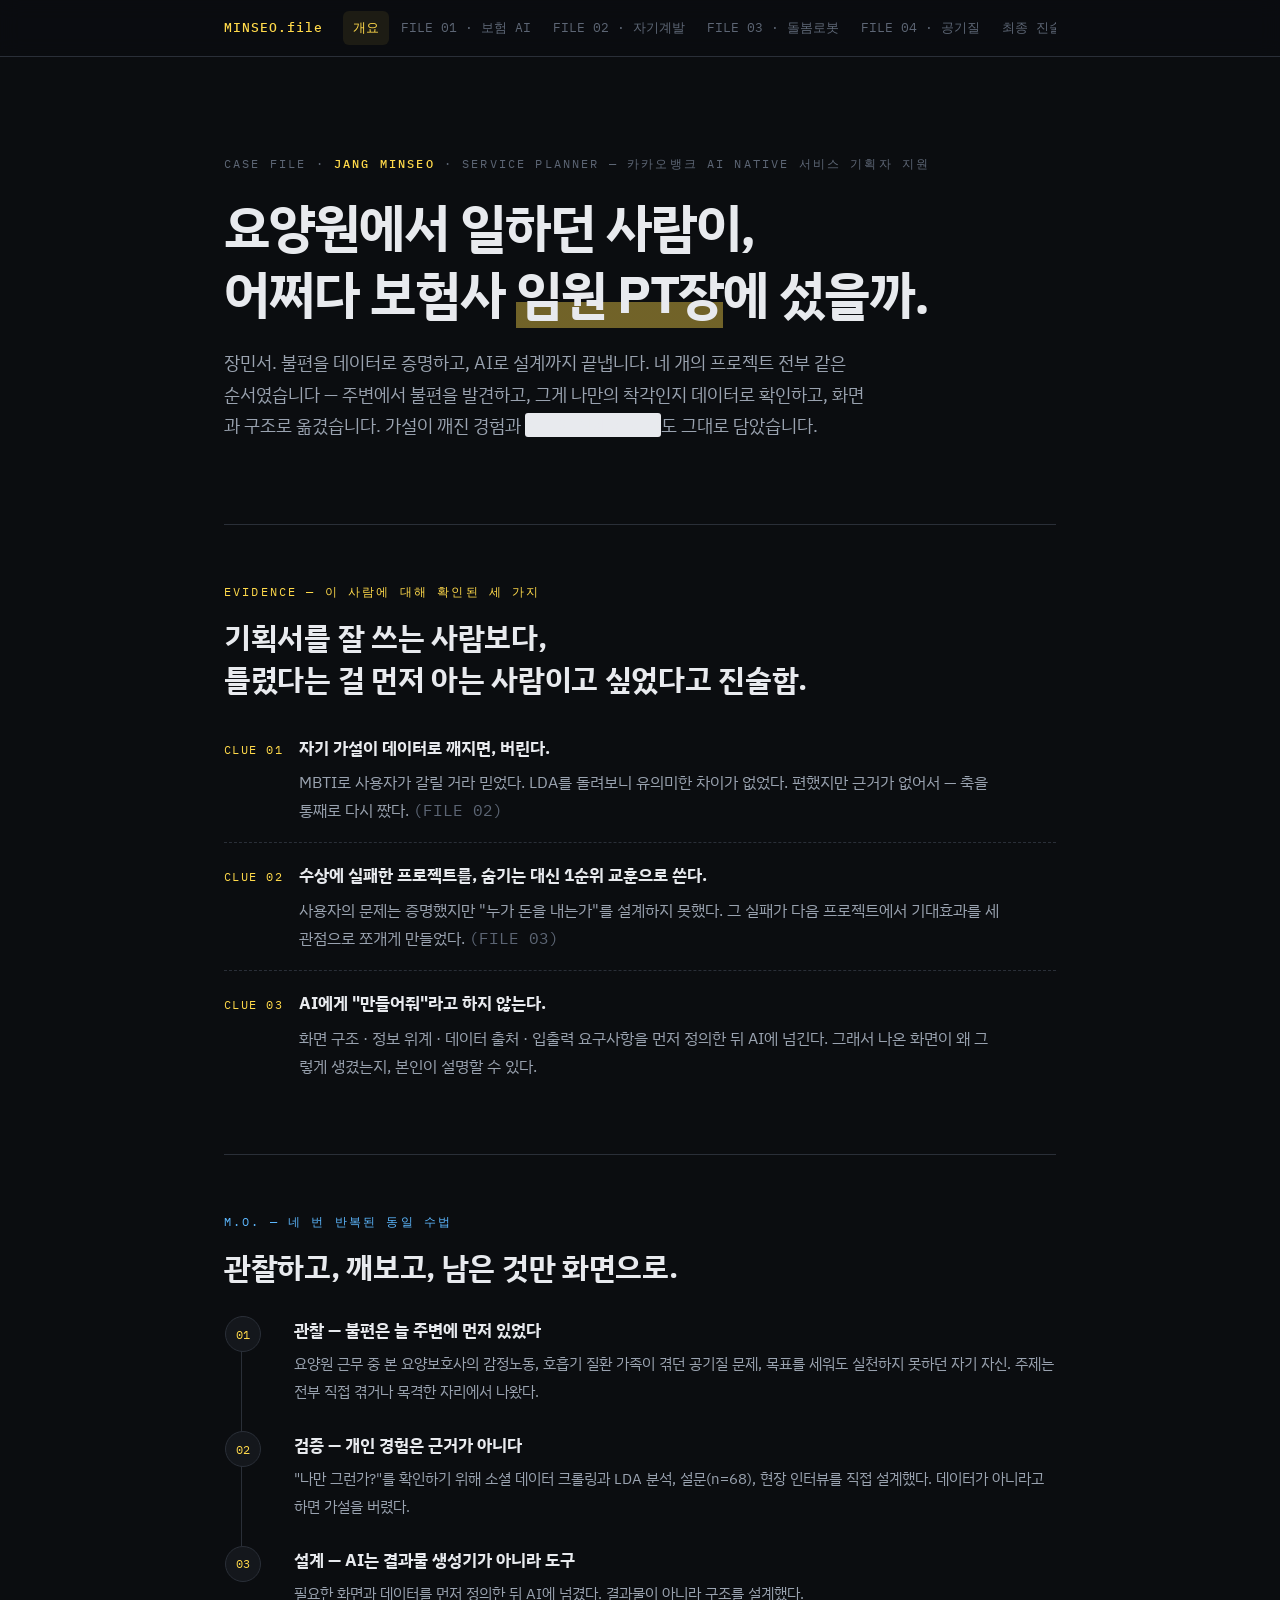
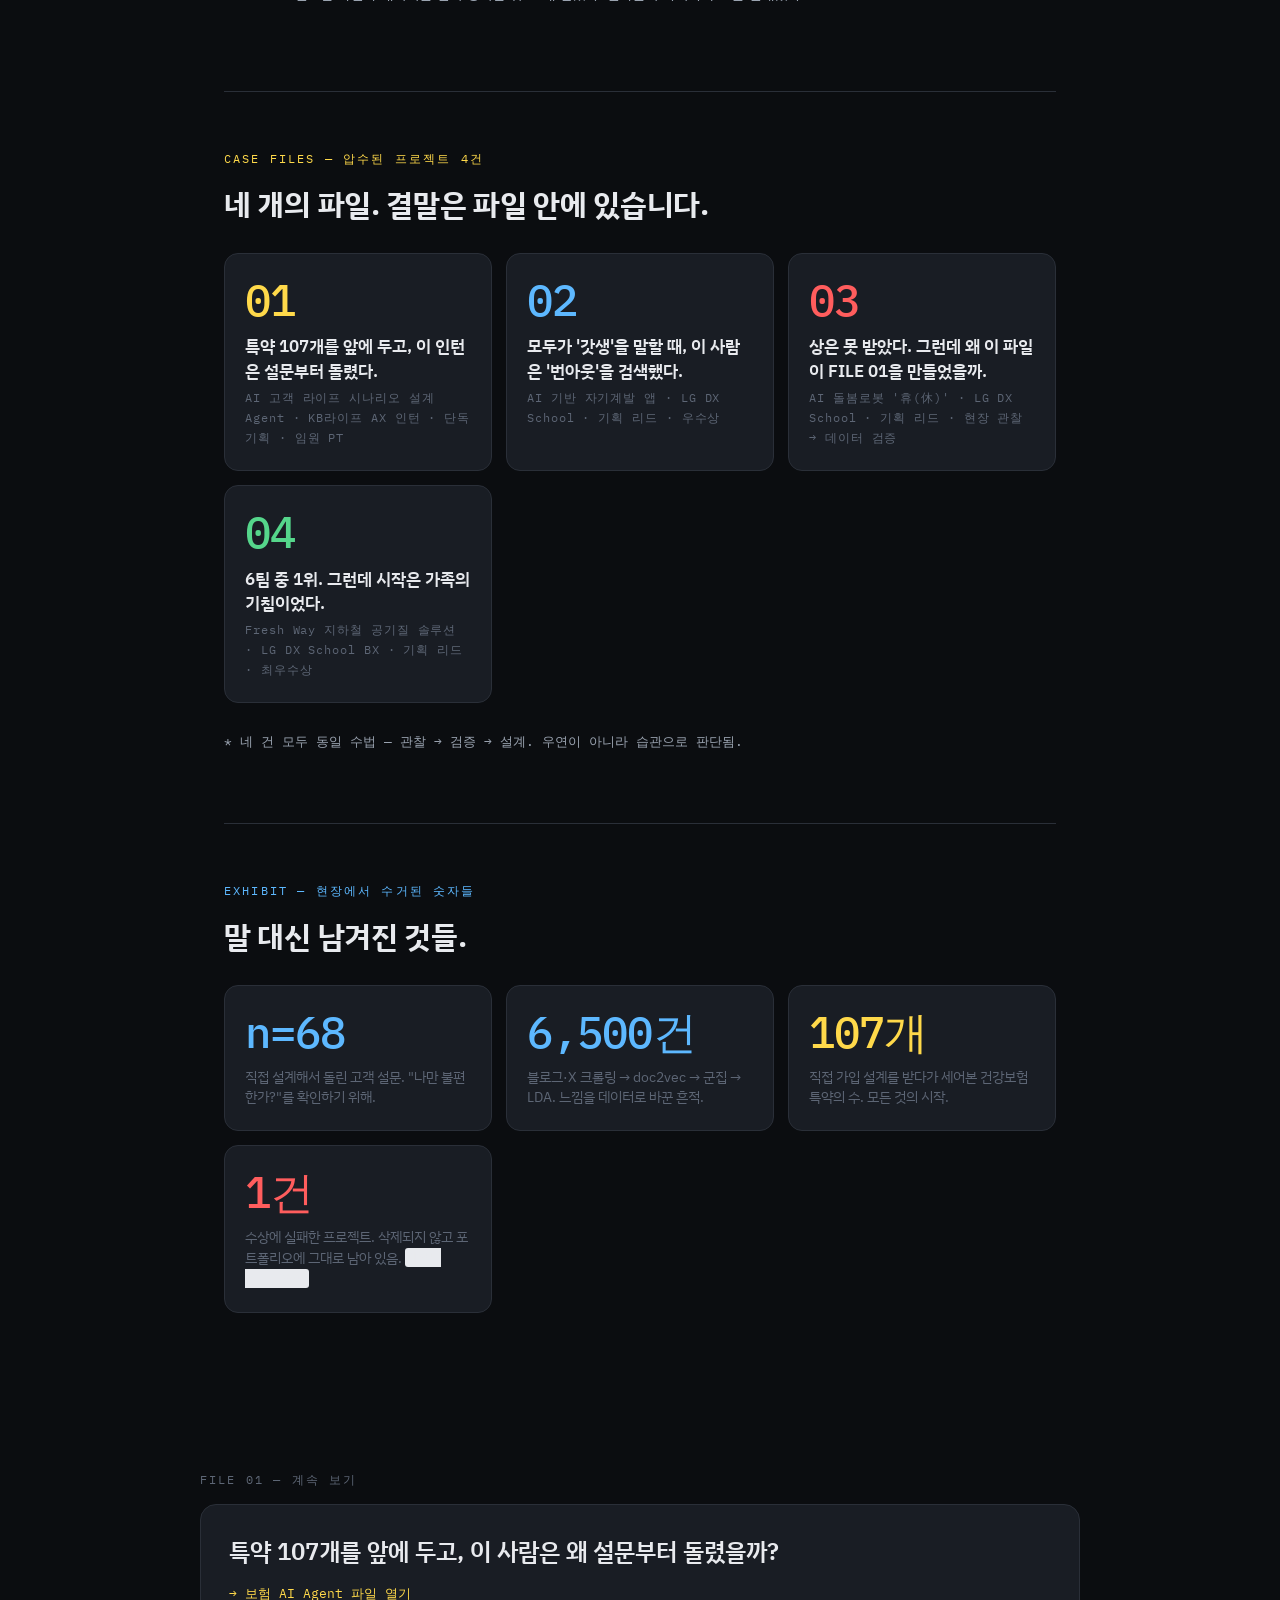
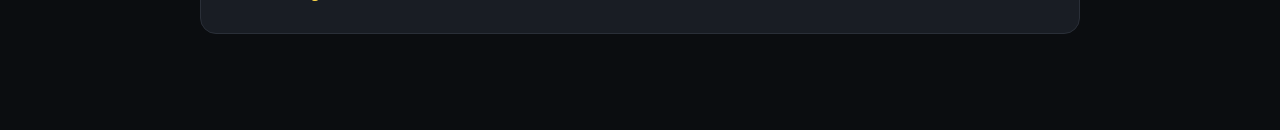
==== index.html @ 7af7e814 "Add portfolio design system and first three pages (index, project1, project2) Co-Authored-By: Claude" ====
<!DOCTYPE html>
<html lang="ko">
<head>
<meta charset="utf-8">
<meta name="viewport" content="width=device-width, initial-scale=1">
<title>MINSEO.file — 개요</title>
<link rel="stylesheet" href="assets/style.css">
<style>
  /* 페이지 고유 연출: 파일 카드 링크화 */
  a.card { display: block; text-decoration: none; color: inherit; transition: border-color .2s, transform .2s; }
  a.card:hover { border-color: var(--accent); transform: translateY(-2px); }
  a.card .title { color: var(--ink); font-weight: 600; font-size: 16.5px; margin-top: 10px; line-height: 1.5; }
  a.card .meta { font-family: var(--font-mono); font-size: 11.5px; letter-spacing: .08em; color: var(--ink-faint); margin-top: 4px; }
  .clue { display: flex; gap: 16px; align-items: baseline; padding: 18px 0; border-bottom: 1px dashed var(--line); }
  .clue:last-child { border-bottom: none; }
  .clue .no { font-family: var(--font-mono); font-size: 12px; color: var(--accent); white-space: nowrap; letter-spacing: .12em; }
  .clue div p { margin: 6px 0 0; }
  .clue div b { color: var(--ink); font-size: 16.5px; }
</style>
</head>
<body>

<header class="casebar"><div class="wrap">
  <a class="who" href="index.html">MINSEO.file</a>
  <nav>
    <a class="now" href="index.html">개요</a>
    <a href="project1.html">FILE 01 · 보험 AI</a>
    <a href="project2.html">FILE 02 · 자기계발</a>
    <a href="project3.html">FILE 03 · 돌봄로봇</a>
    <a href="project4.html">FILE 04 · 공기질</a>
    <a href="closing.html">최종 진술</a>
  </nav>
</div></header>

<main class="wrap">

  <!-- 떡밥 존 -->
  <section class="tease">
    <div class="file-tag">CASE FILE · <b>JANG MINSEO</b> · SERVICE PLANNER — 카카오뱅크 AI NATIVE 서비스 기획자 지원</div>
    <h1>요양원에서 일하던 사람이,<br>어쩌다 보험사 <span class="mark">임원 PT장</span>에 섰을까.</h1>
    <p class="sub">
      장민서. 불편을 데이터로 증명하고, AI로 설계까지 끝냅니다.
      네 개의 프로젝트 전부 같은 순서였습니다 — 주변에서 불편을 발견하고,
      그게 나만의 착각인지 데이터로 확인하고, 화면과 구조로 옮겼습니다.
      가설이 깨진 경험과 <span class="redact">설득에 실패한 경험</span>도 그대로 담았습니다.
    </p>
  </section>

  <!-- 단서 3가지 -->
  <section class="sec">
    <div class="k acc">EVIDENCE — 이 사람에 대해 확인된 세 가지</div>
    <h2>기획서를 잘 쓰는 사람보다,<br>틀렸다는 걸 먼저 아는 사람이고 싶었다고 진술함.</h2>

    <div class="clue">
      <span class="no">CLUE 01</span>
      <div>
        <b>자기 가설이 데이터로 깨지면, 버린다.</b>
        <p>MBTI로 사용자가 갈릴 거라 믿었다. LDA를 돌려보니 유의미한 차이가 없었다.
        편했지만 근거가 없어서 — 축을 통째로 다시 짰다. <span class="mono dim">(FILE 02)</span></p>
      </div>
    </div>

    <div class="clue">
      <span class="no">CLUE 02</span>
      <div>
        <b>수상에 실패한 프로젝트를, 숨기는 대신 1순위 교훈으로 쓴다.</b>
        <p>사용자의 문제는 증명했지만 "누가 돈을 내는가"를 설계하지 못했다.
        그 실패가 다음 프로젝트에서 기대효과를 세 관점으로 쪼개게 만들었다. <span class="mono dim">(FILE 03)</span></p>
      </div>
    </div>

    <div class="clue">
      <span class="no">CLUE 03</span>
      <div>
        <b>AI에게 "만들어줘"라고 하지 않는다.</b>
        <p>화면 구조 · 정보 위계 · 데이터 출처 · 입출력 요구사항을 먼저 정의한 뒤 AI에 넘긴다.
        그래서 나온 화면이 왜 그렇게 생겼는지, 본인이 설명할 수 있다.</p>
      </div>
    </div>
  </section>

  <!-- 일하는 방식 -->
  <section class="sec">
    <div class="k">M.O. — 네 번 반복된 동일 수법</div>
    <h2>관찰하고, 깨보고, 남은 것만 화면으로.</h2>
    <ol class="steps">
      <li>
        <b>관찰 — 불편은 늘 주변에 먼저 있었다</b>
        <span>요양원 근무 중 본 요양보호사의 감정노동, 호흡기 질환 가족이 겪던 공기질 문제,
        목표를 세워도 실천하지 못하던 자기 자신. 주제는 전부 직접 겪거나 목격한 자리에서 나왔다.</span>
      </li>
      <li>
        <b>검증 — 개인 경험은 근거가 아니다</b>
        <span>"나만 그런가?"를 확인하기 위해 소셜 데이터 크롤링과 LDA 분석, 설문(n=68),
        현장 인터뷰를 직접 설계했다. 데이터가 아니라고 하면 가설을 버렸다.</span>
      </li>
      <li>
        <b>설계 — AI는 결과물 생성기가 아니라 도구</b>
        <span>필요한 화면과 데이터를 먼저 정의한 뒤 AI에 넘겼다.
        결과물이 아니라 구조를 설계했다.</span>
      </li>
    </ol>
  </section>

  <!-- 4개 파일 티저 -->
  <section class="sec">
    <div class="k acc">CASE FILES — 압수된 프로젝트 4건</div>
    <h2>네 개의 파일. 결말은 파일 안에 있습니다.</h2>
    <div class="cards">
      <a class="card" href="project1.html">
        <div class="big acc">01</div>
        <div class="title">특약 107개를 앞에 두고, 이 인턴은 설문부터 돌렸다.</div>
        <div class="meta">AI 고객 라이프 시나리오 설계 Agent · KB라이프 AX 인턴 · 단독 기획 · 임원 PT</div>
      </a>
      <a class="card" href="project2.html">
        <div class="big cool">02</div>
        <div class="title">모두가 '갓생'을 말할 때, 이 사람은 '번아웃'을 검색했다.</div>
        <div class="meta">AI 기반 자기계발 앱 · LG DX School · 기획 리드 · 우수상</div>
      </a>
      <a class="card" href="project3.html">
        <div class="big hot">03</div>
        <div class="title">상은 못 받았다. 그런데 왜 이 파일이 FILE 01을 만들었을까.</div>
        <div class="meta">AI 돌봄로봇 '휴(休)' · LG DX School · 기획 리드 · 현장 관찰 → 데이터 검증</div>
      </a>
      <a class="card" href="project4.html">
        <div class="big ok">04</div>
        <div class="title">6팀 중 1위. 그런데 시작은 가족의 기침이었다.</div>
        <div class="meta">Fresh Way 지하철 공기질 솔루션 · LG DX School BX · 기획 리드 · 최우수상</div>
      </a>
    </div>
    <p class="dim mono" style="font-size:13px;">* 네 건 모두 동일 수법 — 관찰 → 검증 → 설계. 우연이 아니라 습관으로 판단됨.</p>
  </section>

  <!-- 숫자 증거 -->
  <section class="sec">
    <div class="k">EXHIBIT — 현장에서 수거된 숫자들</div>
    <h2>말 대신 남겨진 것들.</h2>
    <div class="cards">
      <div class="card">
        <div class="big cool">n=68</div>
        <div class="cap">직접 설계해서 돌린 고객 설문. "나만 불편한가?"를 확인하기 위해.</div>
      </div>
      <div class="card">
        <div class="big cool">6,500건</div>
        <div class="cap">블로그·X 크롤링 → doc2vec → 군집 → LDA. 느낌을 데이터로 바꾼 흔적.</div>
      </div>
      <div class="card">
        <div class="big acc">107개</div>
        <div class="cap">직접 가입 설계를 받다가 세어본 건강보험 특약의 수. 모든 것의 시작.</div>
      </div>
      <div class="card">
        <div class="big hot">1건</div>
        <div class="cap">수상에 실패한 프로젝트. 삭제되지 않고 포트폴리오에 그대로 남아 있음. <span class="redact">이유는 FILE 03에.</span></div>
      </div>
    </div>
  </section>

</main>

<section class="nextbait wrap">
  <div class="k">FILE 01 — 계속 보기</div>
  <a href="project1.html"><div class="q">특약 107개를 앞에 두고, 이 사람은 왜 설문부터 돌렸을까?</div><div class="go">→ 보험 AI Agent 파일 열기</div></a>
</section>

</body>
</html>
---- assets/style.css ----
/* ============================================================
   MINSEO JANG — "누구지 이 사람?" Portfolio Design System
   Concept: Data-Noir Teaser. 어두운 배경 위에 증거(데이터)가
   스포트라이트처럼 떠오르는 구성. 모든 페이지가 '떡밥 → 증거 → 반전'
   리듬을 갖는다.
   ============================================================ */

@import url('https://fonts.googleapis.com/css2?family=IBM+Plex+Sans+KR:wght@300;400;500;600;700&family=IBM+Plex+Mono:wght@400;500&display=swap');

:root {
  --bg: #0b0d10;
  --bg-raise: #14171c;
  --bg-card: #191d24;
  --line: #2a2f38;
  --ink: #e8eaee;
  --ink-dim: #9aa3b0;
  --ink-faint: #5d6675;
  --accent: #ffd94a;        /* 형광펜 노랑 — 단서 표시용 */
  --accent-ink: #131313;
  --hot: #ff5d5d;           /* 실패/기각/반전 */
  --cool: #5db8ff;          /* 데이터/검증 */
  --ok: #55d68b;            /* 결과/성공 */
  --font-sans: 'IBM Plex Sans KR', 'Pretendard', -apple-system, sans-serif;
  --font-mono: 'IBM Plex Mono', ui-monospace, monospace;
  --maxw: 880px;
}

* { box-sizing: border-box; }
html { scroll-behavior: smooth; }
body {
  background: var(--bg);
  color: var(--ink);
  font-family: var(--font-sans);
  font-size: 16px;
  line-height: 1.75;
  margin: 0;
  -webkit-font-smoothing: antialiased;
}
::selection { background: var(--accent); color: var(--accent-ink); }

.wrap { max-width: var(--maxw); margin: 0 auto; padding: 0 24px; }

/* ---------- 상단 수사파일 네비게이션 ---------- */
.casebar {
  position: sticky; top: 0; z-index: 50;
  background: rgba(11,13,16,.88); backdrop-filter: blur(10px);
  border-bottom: 1px solid var(--line);
}
.casebar .wrap {
  display: flex; align-items: center; gap: 20px;
  height: 56px; font-family: var(--font-mono); font-size: 12.5px;
}
.casebar .who {
  color: var(--accent); font-weight: 500; letter-spacing: .08em;
  text-decoration: none; white-space: nowrap;
}
.casebar nav { display: flex; gap: 2px; overflow-x: auto; scrollbar-width: none; }
.casebar nav::-webkit-scrollbar { display: none; }
.casebar nav a {
  color: var(--ink-faint); text-decoration: none; padding: 6px 10px;
  border-radius: 6px; white-space: nowrap; transition: color .15s;
}
.casebar nav a:hover { color: var(--ink); }
.casebar nav a.now { color: var(--accent); background: rgba(255,217,74,.08); }

/* ---------- 페이지 히어로: 떡밥 존 ---------- */
.tease {
  padding: 96px 0 64px;
  border-bottom: 1px solid var(--line);
  position: relative;
}
.tease .file-tag {
  font-family: var(--font-mono); font-size: 12px; letter-spacing: .18em;
  color: var(--ink-faint); text-transform: uppercase; margin-bottom: 20px;
}
.tease .file-tag b { color: var(--accent); font-weight: 500; }
.tease h1 {
  font-size: clamp(30px, 5.4vw, 52px); line-height: 1.28;
  font-weight: 700; letter-spacing: -0.02em; margin: 0 0 20px;
}
.tease h1 .mark { background: linear-gradient(transparent 62%, rgba(255,217,74,.42) 62%); }
.tease .sub { color: var(--ink-dim); font-size: 18px; max-width: 640px; }

/* ---------- 본문 섹션 ---------- */
.sec { padding: 56px 0; border-bottom: 1px solid var(--line); }
.sec:last-of-type { border-bottom: none; }
.k {
  font-family: var(--font-mono); font-size: 12px; letter-spacing: .18em;
  color: var(--cool); text-transform: uppercase; margin-bottom: 14px;
}
.k.hot { color: var(--hot); } .k.ok { color: var(--ok); } .k.acc { color: var(--accent); }
.sec h2 { font-size: clamp(22px, 3.4vw, 30px); line-height: 1.4; margin: 0 0 16px; letter-spacing: -0.01em; }
.sec p { color: var(--ink-dim); max-width: 700px; }
.sec p strong, .sec li strong { color: var(--ink); font-weight: 600; }

/* ---------- 증거 카드 ---------- */
.cards { display: grid; grid-template-columns: repeat(auto-fit, minmax(230px, 1fr)); gap: 14px; margin: 28px 0; }
.card {
  background: var(--bg-card); border: 1px solid var(--line);
  border-radius: 14px; padding: 22px 20px;
}
.card .big {
  font-family: var(--font-mono); font-size: clamp(30px, 4.5vw, 44px);
  font-weight: 500; color: var(--ink); line-height: 1.1; letter-spacing: -0.02em;
}
.card .big.acc { color: var(--accent); } .card .big.hot { color: var(--hot); }
.card .big.cool { color: var(--cool); } .card .big.ok { color: var(--ok); }
.card .cap { color: var(--ink-faint); font-size: 13.5px; margin-top: 10px; line-height: 1.55; }

/* ---------- 인용: 결정적 한 줄 ---------- */
.voice {
  border-left: 3px solid var(--accent);
  background: linear-gradient(90deg, rgba(255,217,74,.05), transparent 70%);
  padding: 20px 24px; margin: 28px 0; border-radius: 0 12px 12px 0;
}
.voice q { font-size: 17.5px; color: var(--ink); quotes: '“' '”'; line-height: 1.7; }
.voice .src { display: block; margin-top: 12px; font-family: var(--font-mono); font-size: 12px; color: var(--ink-faint); }
.voice.hot { border-color: var(--hot); background: linear-gradient(90deg, rgba(255,93,93,.06), transparent 70%); }

/* ---------- 프로세스 타임라인 ---------- */
.steps { list-style: none; margin: 28px 0; padding: 0; counter-reset: s; }
.steps li {
  counter-increment: s; position: relative;
  padding: 0 0 26px 52px; border-left: 1px solid var(--line); margin-left: 17px;
}
.steps li:last-child { border-left-color: transparent; padding-bottom: 0; }
.steps li::before {
  content: counter(s, decimal-leading-zero);
  position: absolute; left: -17px; top: 0;
  width: 34px; height: 34px; border-radius: 50%;
  background: var(--bg-raise); border: 1px solid var(--line);
  color: var(--accent); font-family: var(--font-mono); font-size: 12px;
  display: flex; align-items: center; justify-content: center;
}
.steps li b { display: block; color: var(--ink); font-size: 16.5px; margin-bottom: 4px; }
.steps li span { color: var(--ink-dim); font-size: 14.5px; }

/* ---------- 반전/고백 블록 ---------- */
.twist {
  background: var(--bg-raise); border: 1px solid var(--line);
  border-radius: 16px; padding: 30px 28px; margin: 32px 0;
  position: relative; overflow: hidden;
}
.twist::before {
  content: ''; position: absolute; inset: 0 auto 0 0; width: 4px;
  background: var(--hot);
}
.twist .k { margin-bottom: 10px; }
.twist h3 { margin: 0 0 10px; font-size: 20px; }
.twist p { margin: 0; }

/* ---------- 표 ---------- */
.tbl-scroll { overflow-x: auto; margin: 28px 0; }
table { border-collapse: collapse; width: 100%; font-size: 14px; min-width: 560px; }
th { font-family: var(--font-mono); font-size: 11.5px; letter-spacing: .1em; text-transform: uppercase; color: var(--ink-faint); text-align: left; padding: 10px 14px; border-bottom: 1px solid var(--line); }
td { padding: 12px 14px; border-bottom: 1px solid var(--line); color: var(--ink-dim); vertical-align: top; }
td:first-child { color: var(--ink); font-weight: 500; }

/* ---------- 다음 화 예고 푸터 ---------- */
.nextbait {
  padding: 72px 0 96px; text-align: left;
}
.nextbait .k { color: var(--ink-faint); }
.nextbait a {
  display: block; text-decoration: none; color: var(--ink);
  background: var(--bg-card); border: 1px solid var(--line); border-radius: 16px;
  padding: 28px; transition: border-color .2s, transform .2s;
}
.nextbait a:hover { border-color: var(--accent); transform: translateY(-2px); }
.nextbait .q { font-size: clamp(19px, 3vw, 24px); font-weight: 600; line-height: 1.5; }
.nextbait .go { font-family: var(--font-mono); font-size: 13px; color: var(--accent); margin-top: 14px; }

/* ---------- 유틸 ---------- */
.mono { font-family: var(--font-mono); }
.dim { color: var(--ink-faint); }
.redact {
  background: var(--ink); color: var(--ink); border-radius: 3px;
  transition: background .3s, color .3s; cursor: pointer;
}
.redact:hover { background: rgba(255,217,74,.25); color: var(--ink); }

@media (max-width: 640px) {
  .tease { padding: 64px 0 44px; }
  .sec { padding: 44px 0; }
}
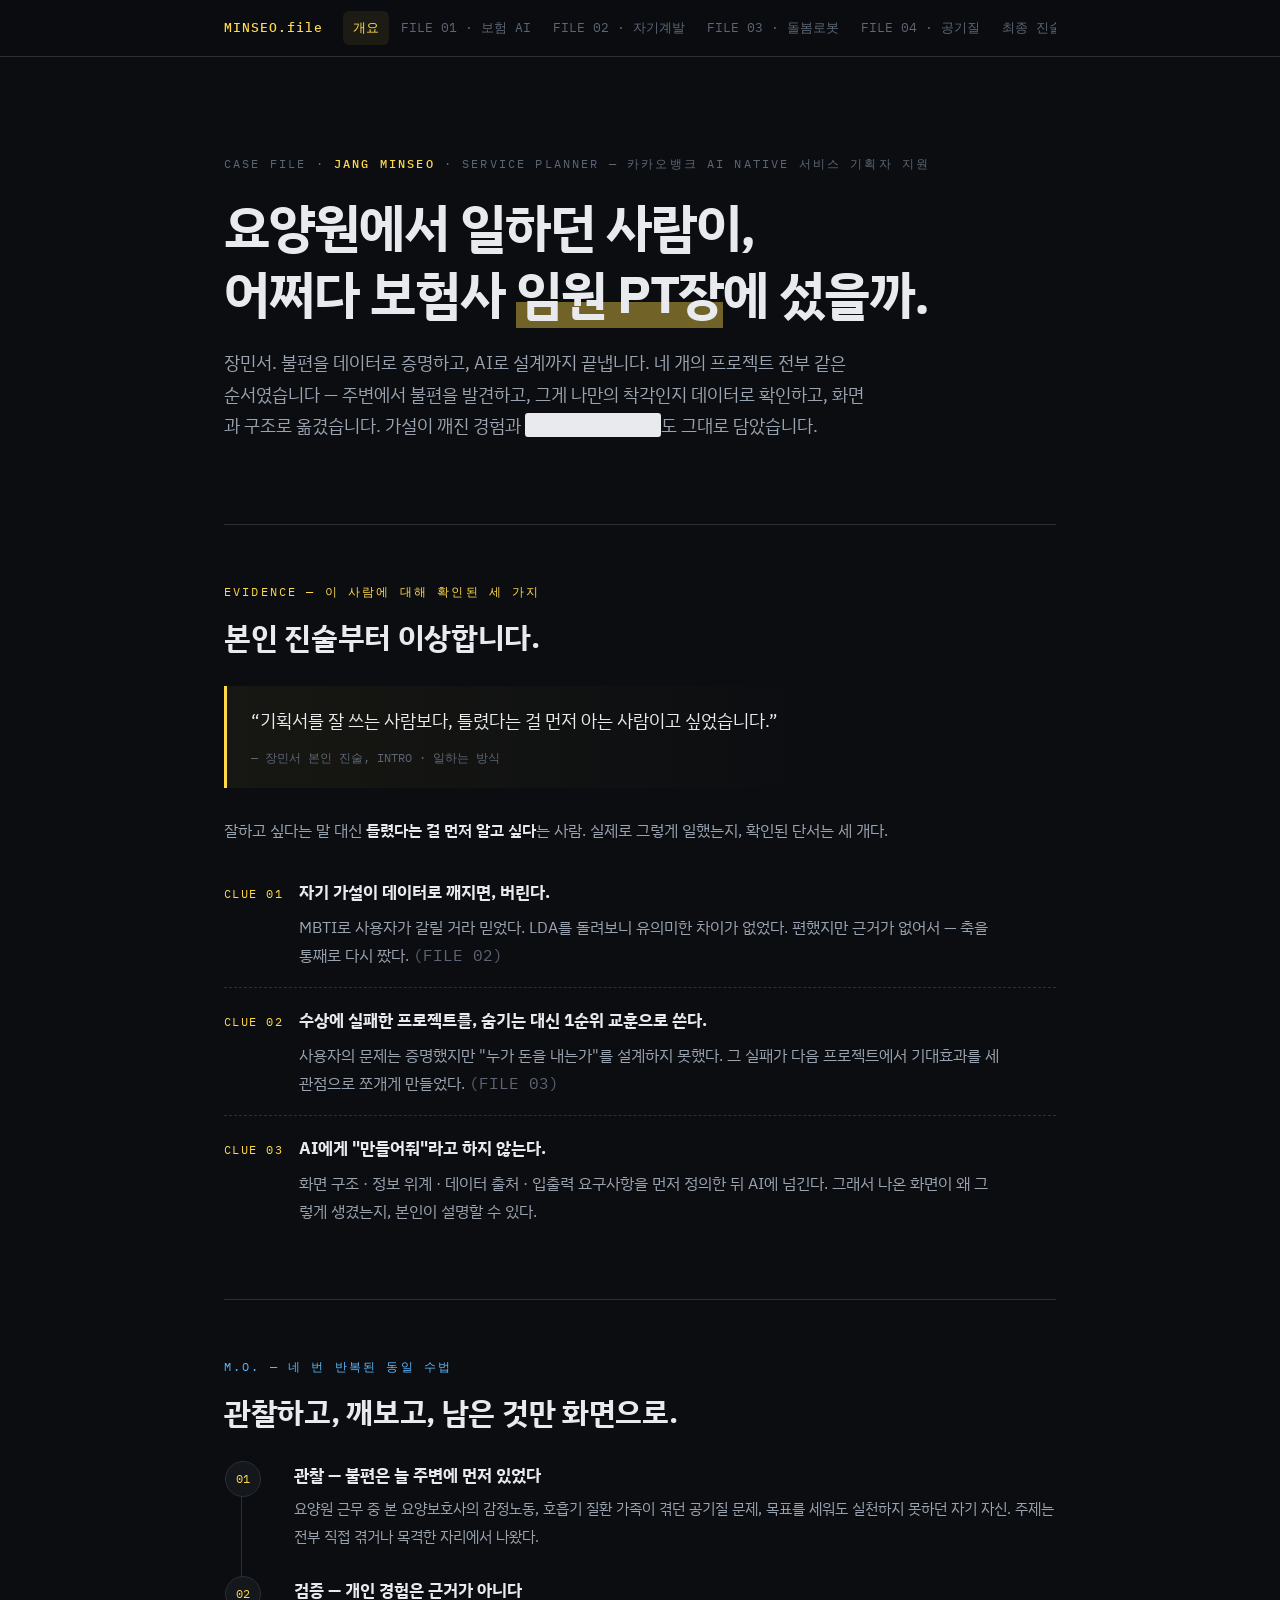
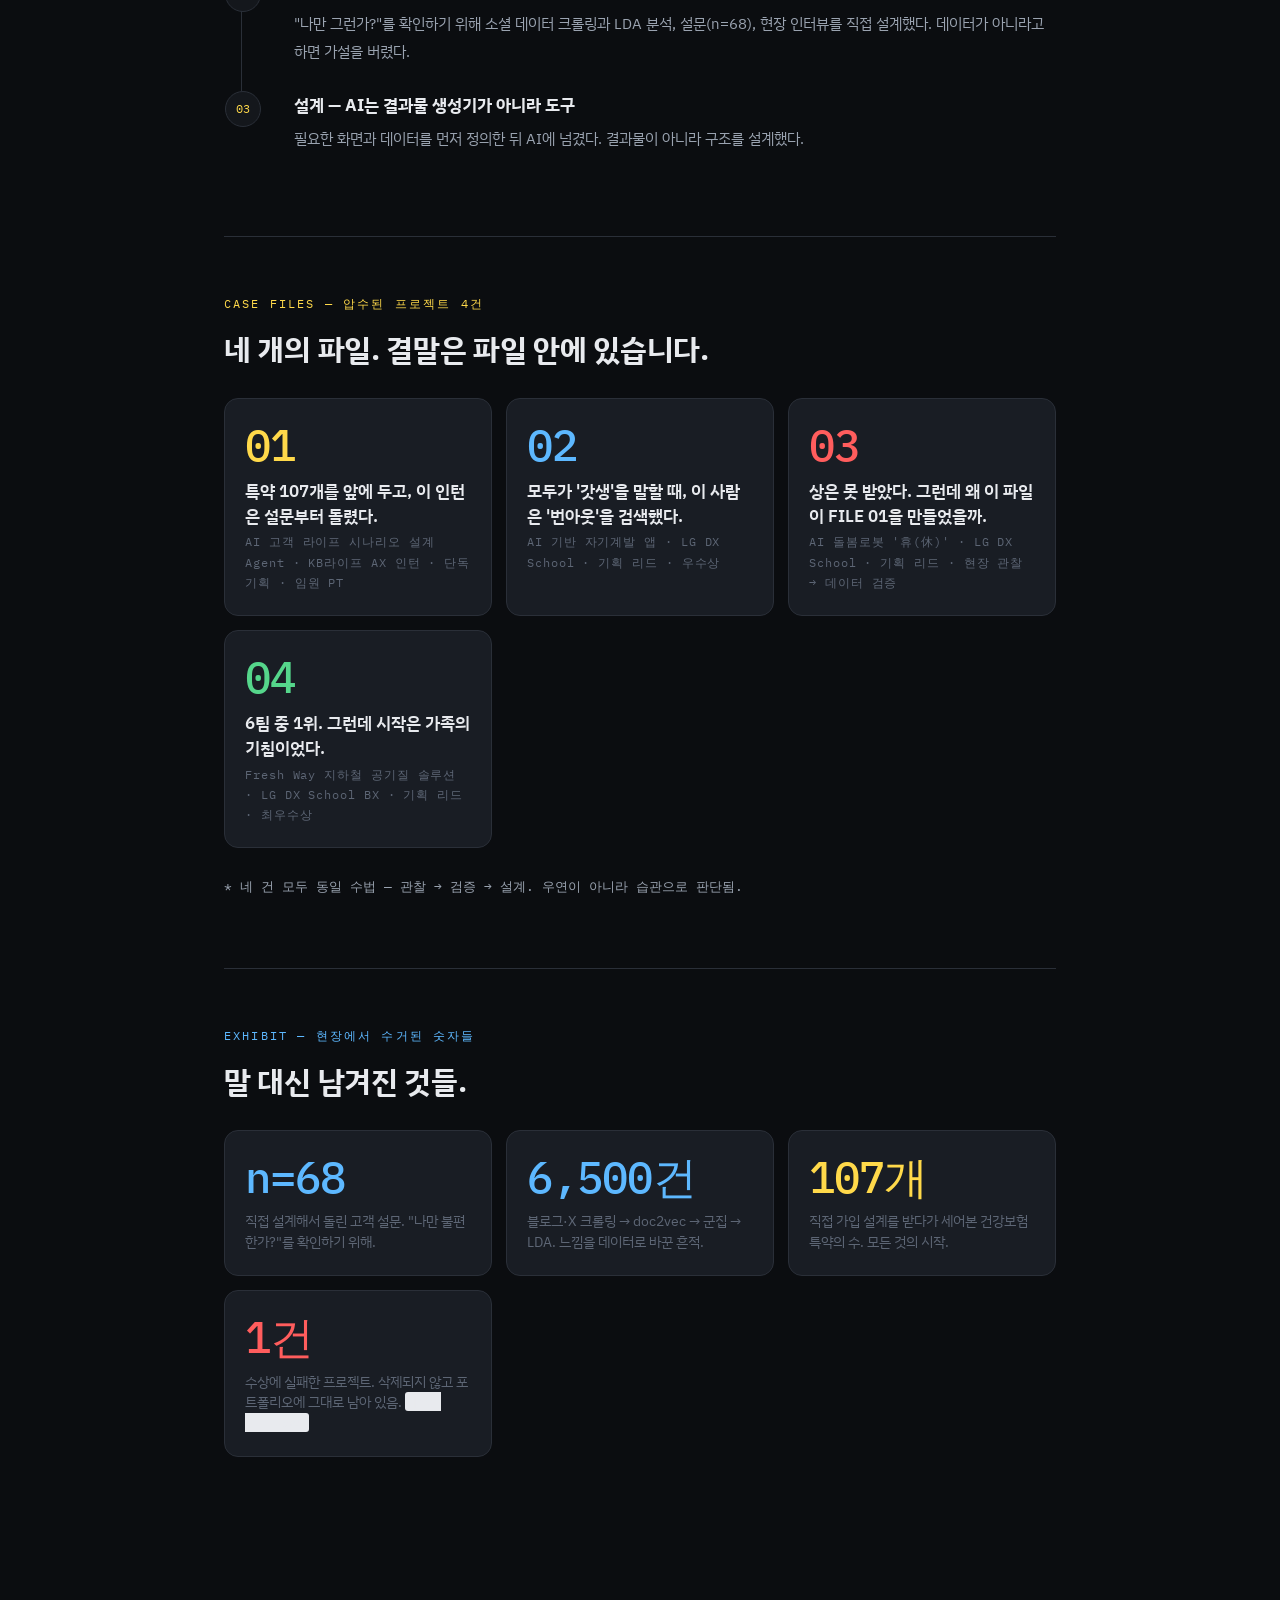
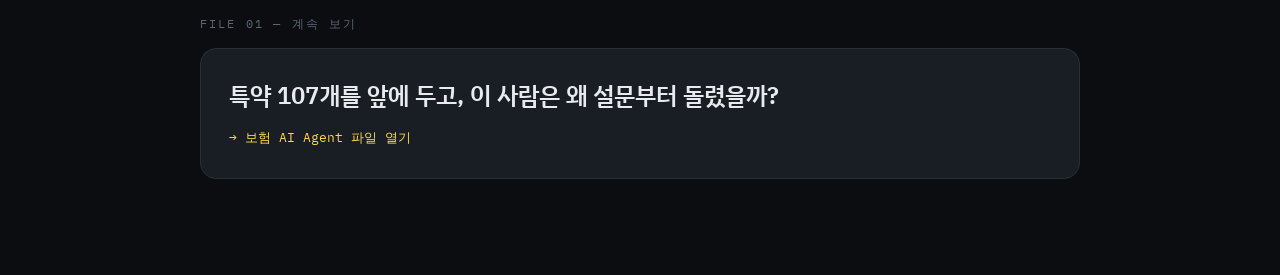
==== commit d2f123e8: "Enrich pages with full source details (2nd pass, in progress) Co-Authored-By: Claude Fable 5 <norepl" ====
--- a/index.html
+++ b/index.html
@@ -49,7 +49,13 @@
   <!-- 단서 3가지 -->
   <section class="sec">
     <div class="k acc">EVIDENCE — 이 사람에 대해 확인된 세 가지</div>
-    <h2>기획서를 잘 쓰는 사람보다,<br>틀렸다는 걸 먼저 아는 사람이고 싶었다고 진술함.</h2>
+    <h2>본인 진술부터 이상합니다.</h2>
+    <div class="voice">
+      <q>기획서를 잘 쓰는 사람보다, 틀렸다는 걸 먼저 아는 사람이고 싶었습니다.</q>
+      <span class="src">— 장민서 본인 진술, INTRO · 일하는 방식</span>
+    </div>
+    <p>잘하고 싶다는 말 대신 <strong>틀렸다는 걸 먼저 알고 싶다</strong>는 사람.
+    실제로 그렇게 일했는지, 확인된 단서는 세 개다.</p>
 
     <div class="clue">
       <span class="no">CLUE 01</span>
--- a/assets/style.css
+++ b/assets/style.css
@@ -183,3 +183,5 @@
   .tease { padding: 64px 0 44px; }
   .sec { padding: 44px 0; }
 }
+
+@media print { * { -webkit-print-color-adjust: exact !important; print-color-adjust: exact !important; } .casebar { position: static; } }
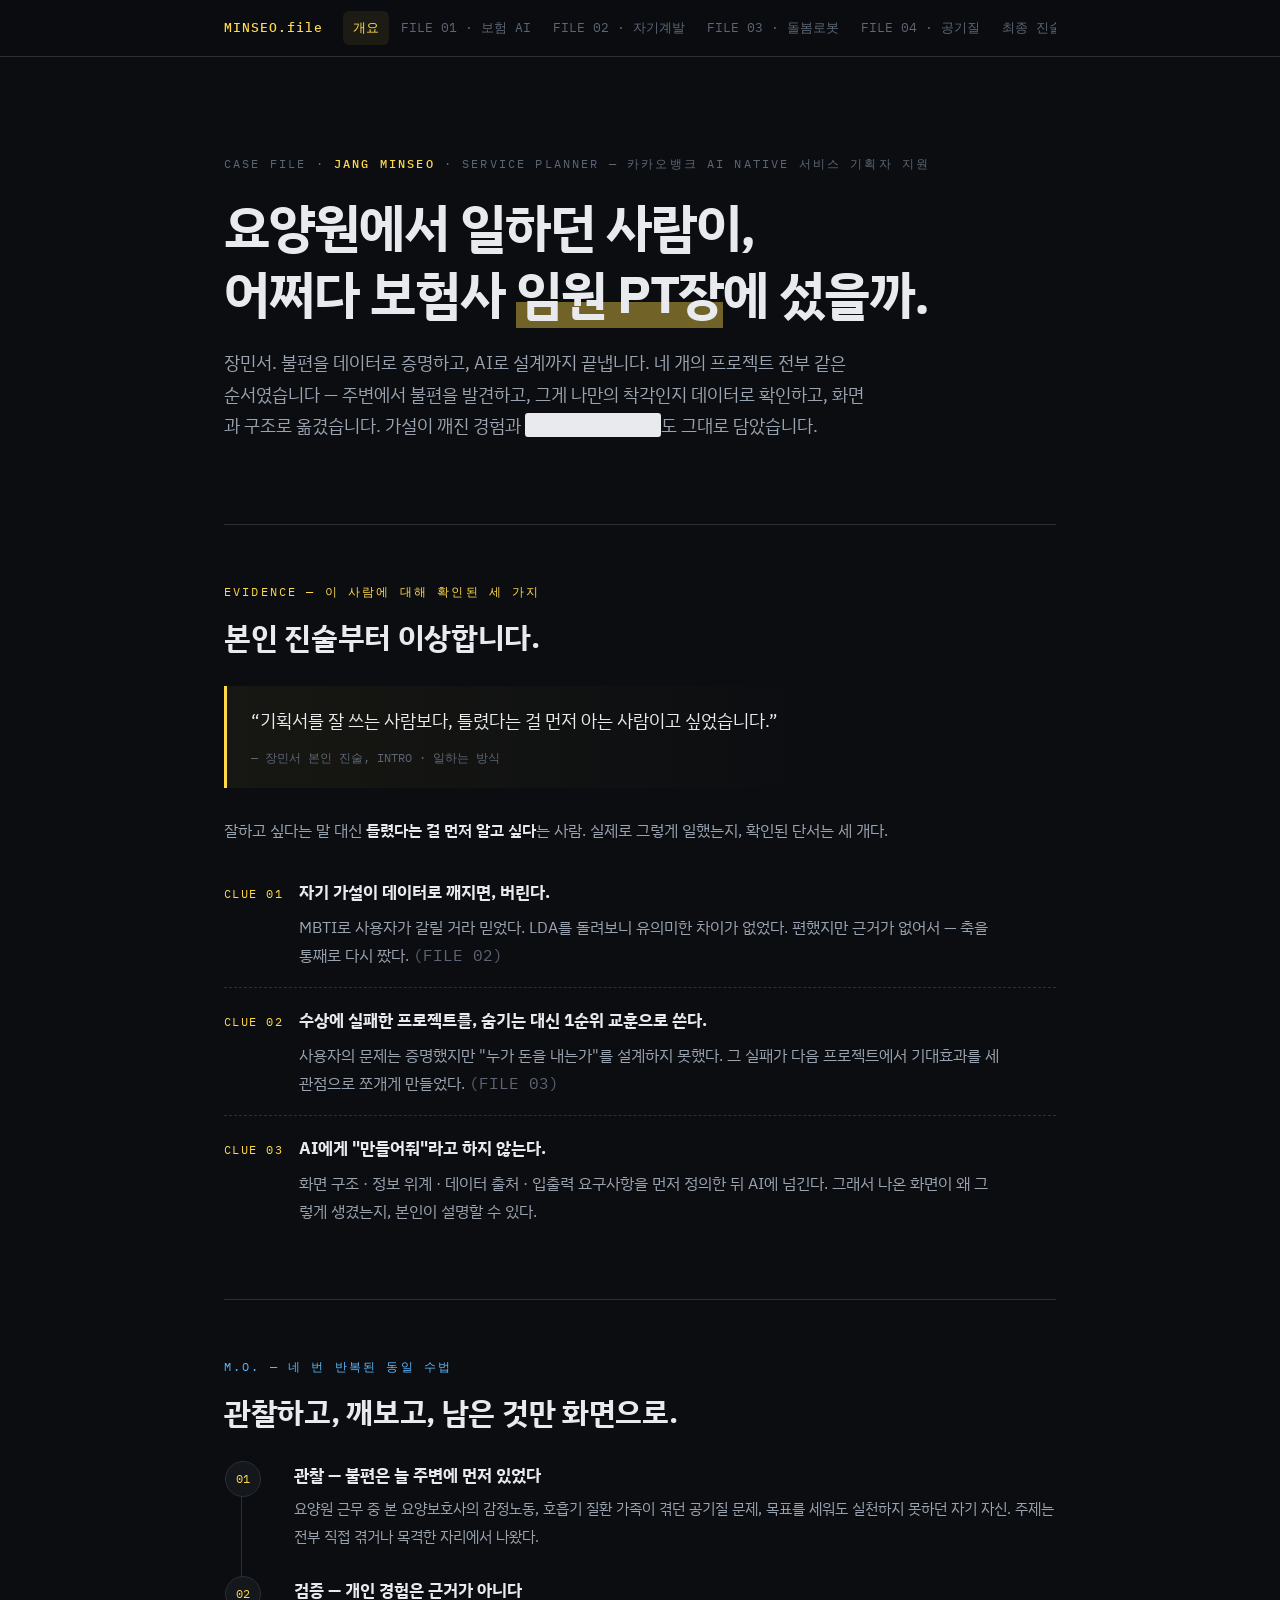
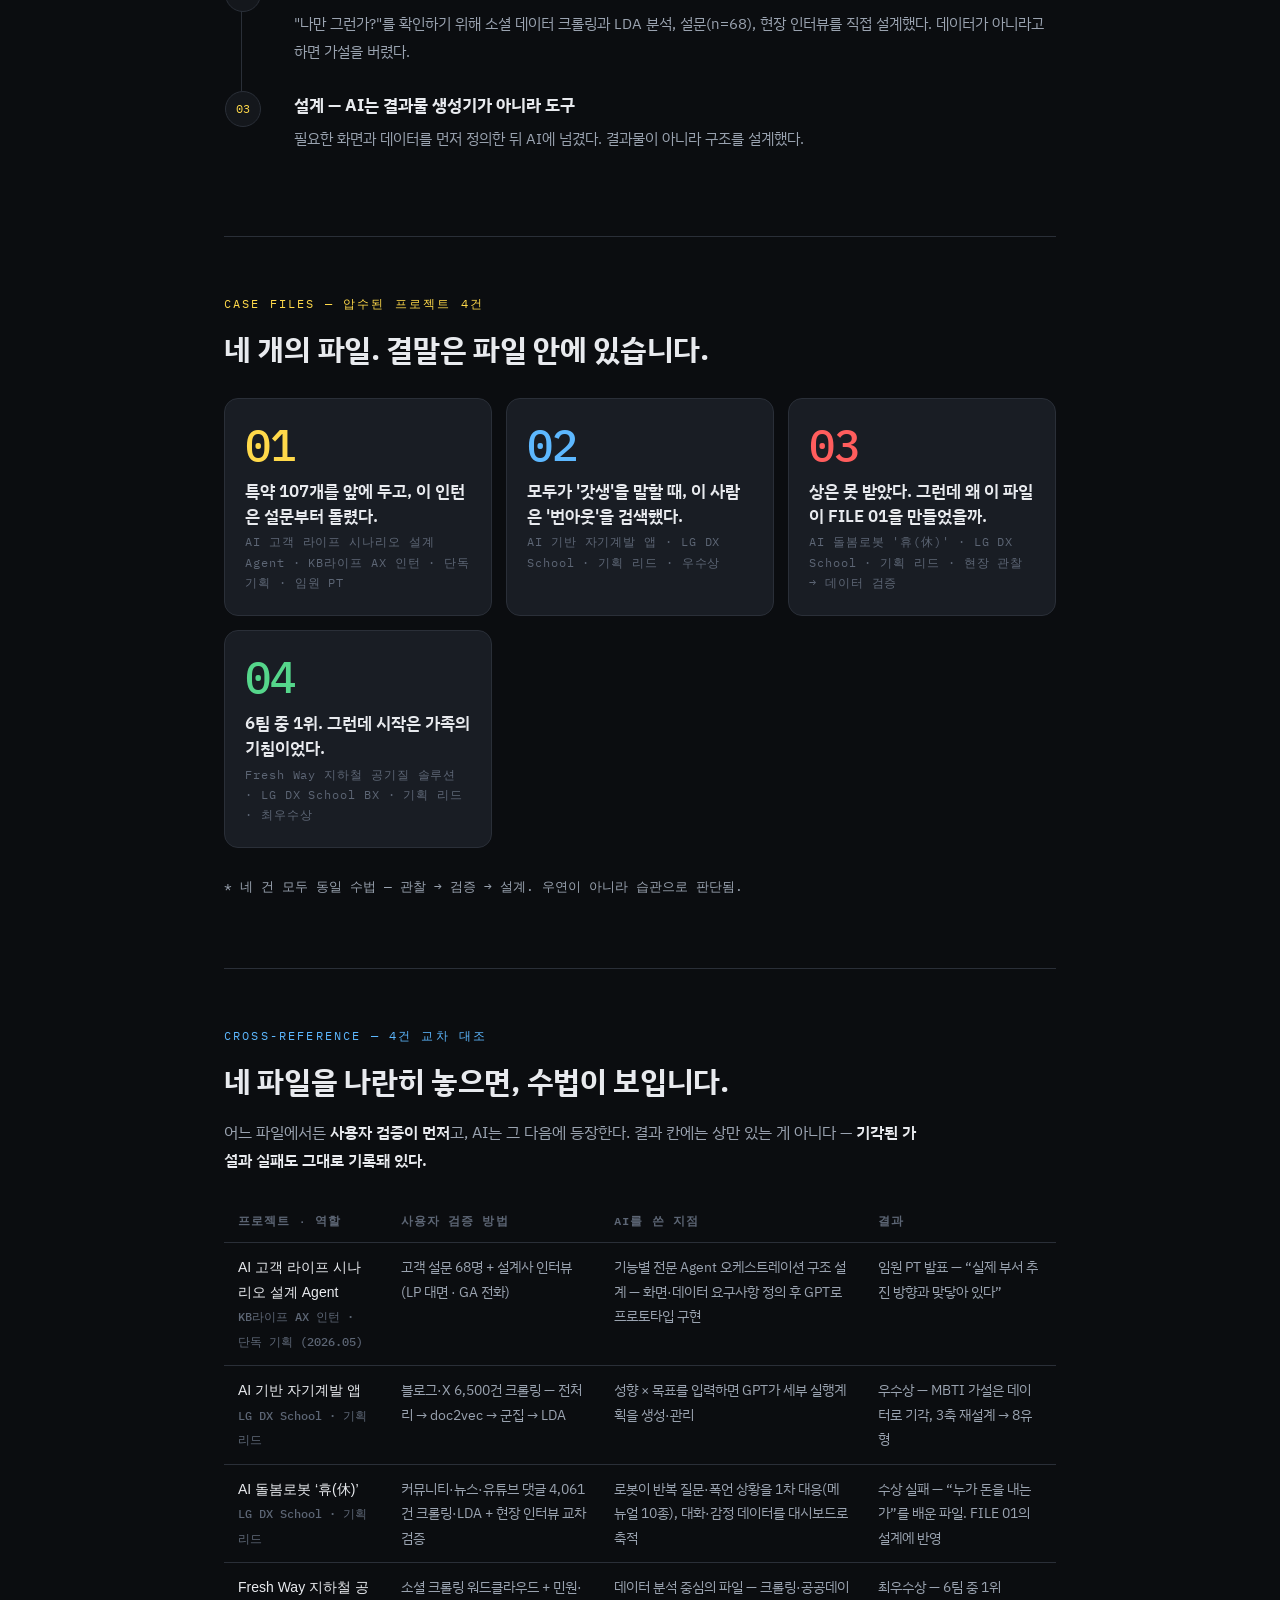
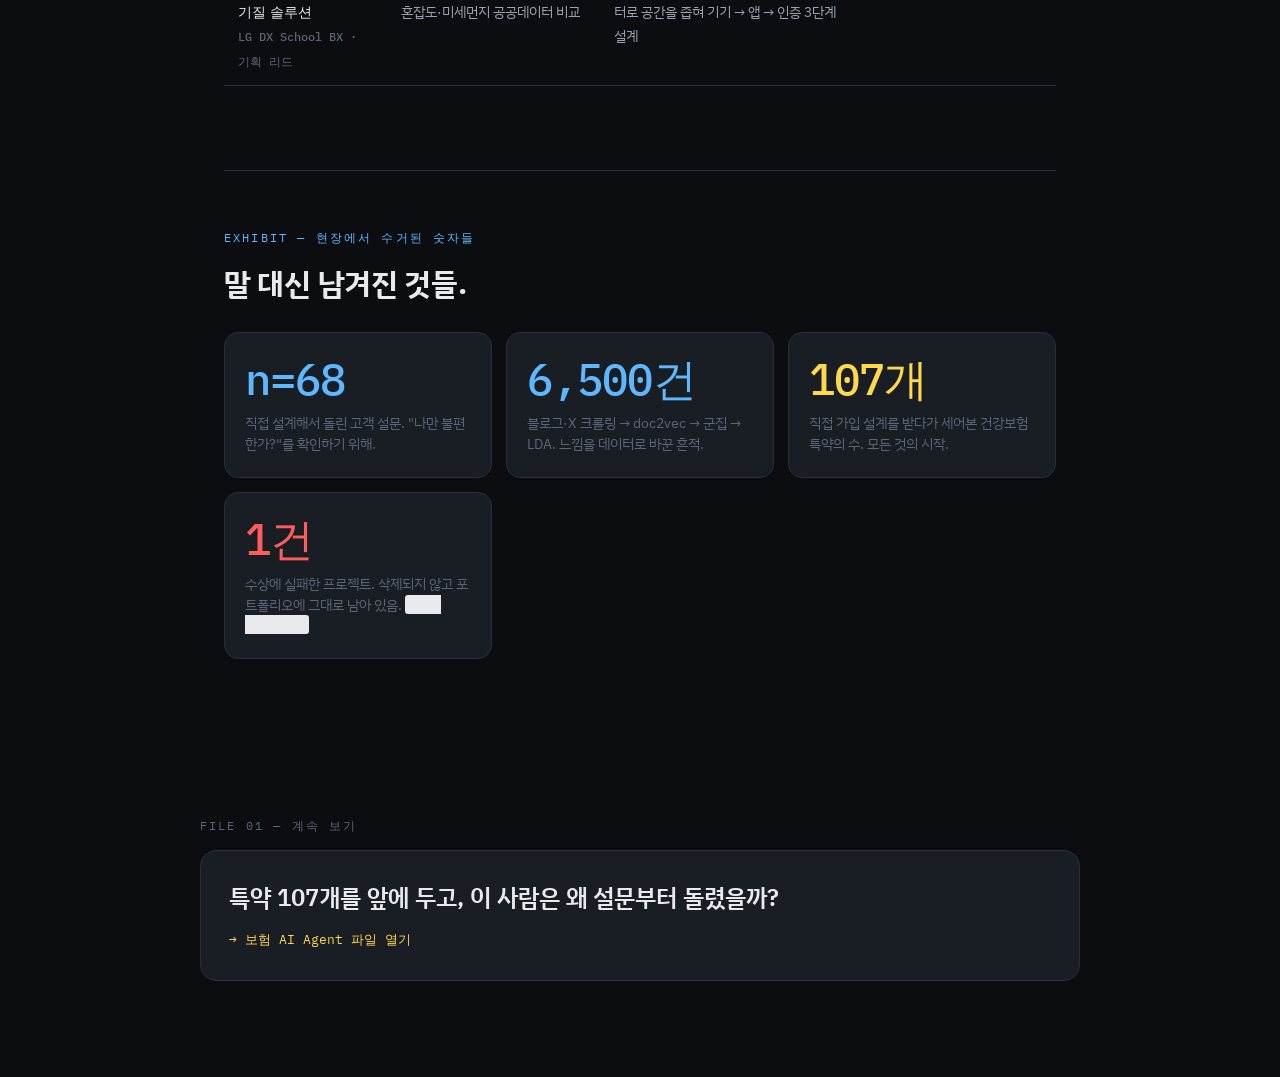
==== commit f0c1a85f: "Complete 2nd enrichment pass: index cross-comparison table, project4 logic chain, closing hypothesis" ====
--- a/index.html
+++ b/index.html
@@ -137,6 +137,47 @@
     <p class="dim mono" style="font-size:13px;">* 네 건 모두 동일 수법 — 관찰 → 검증 → 설계. 우연이 아니라 습관으로 판단됨.</p>
   </section>
 
+  <!-- 4건 교차 대조표 -->
+  <section class="sec">
+    <div class="k">CROSS-REFERENCE — 4건 교차 대조</div>
+    <h2>네 파일을 나란히 놓으면, 수법이 보입니다.</h2>
+    <p>어느 파일에서든 <strong>사용자 검증이 먼저</strong>고, AI는 그 다음에 등장한다.
+    결과 칸에는 상만 있는 게 아니다 — <strong>기각된 가설과 실패도 그대로 기록돼 있다.</strong></p>
+    <div class="tbl-scroll">
+      <table>
+        <thead>
+          <tr><th>프로젝트 · 역할</th><th>사용자 검증 방법</th><th>AI를 쓴 지점</th><th>결과</th></tr>
+        </thead>
+        <tbody>
+          <tr>
+            <td>AI 고객 라이프 시나리오 설계 Agent<br><span class="dim mono" style="font-size:12px;">KB라이프 AX 인턴 · 단독 기획 (2026.05)</span></td>
+            <td>고객 설문 68명 + 설계사 인터뷰 (LP 대면 · GA 전화)</td>
+            <td>기능별 전문 Agent 오케스트레이션 구조 설계 — 화면·데이터 요구사항 정의 후 GPT로 프로토타입 구현</td>
+            <td>임원 PT 발표 — “실제 부서 추진 방향과 맞닿아 있다”</td>
+          </tr>
+          <tr>
+            <td>AI 기반 자기계발 앱<br><span class="dim mono" style="font-size:12px;">LG DX School · 기획 리드</span></td>
+            <td>블로그·X 6,500건 크롤링 — 전처리 → doc2vec → 군집 → LDA</td>
+            <td>성향 × 목표를 입력하면 GPT가 세부 실행계획을 생성·관리</td>
+            <td>우수상 — MBTI 가설은 데이터로 기각, 3축 재설계 → 8유형</td>
+          </tr>
+          <tr>
+            <td>AI 돌봄로봇 ‘휴(休)’<br><span class="dim mono" style="font-size:12px;">LG DX School · 기획 리드</span></td>
+            <td>커뮤니티·뉴스·유튜브 댓글 4,061건 크롤링·LDA + 현장 인터뷰 교차 검증</td>
+            <td>로봇이 반복 질문·폭언 상황을 1차 대응(메뉴얼 10종), 대화·감정 데이터를 대시보드로 축적</td>
+            <td>수상 실패 — “누가 돈을 내는가”를 배운 파일. FILE 01의 설계에 반영</td>
+          </tr>
+          <tr>
+            <td>Fresh Way 지하철 공기질 솔루션<br><span class="dim mono" style="font-size:12px;">LG DX School BX · 기획 리드</span></td>
+            <td>소셜 크롤링 워드클라우드 + 민원·혼잡도·미세먼지 공공데이터 비교</td>
+            <td>데이터 분석 중심의 파일 — 크롤링·공공데이터로 공간을 좁혀 기기 → 앱 → 인증 3단계 설계</td>
+            <td>최우수상 — 6팀 중 1위</td>
+          </tr>
+        </tbody>
+      </table>
+    </div>
+  </section>
+
   <!-- 숫자 증거 -->
   <section class="sec">
     <div class="k">EXHIBIT — 현장에서 수거된 숫자들</div>
